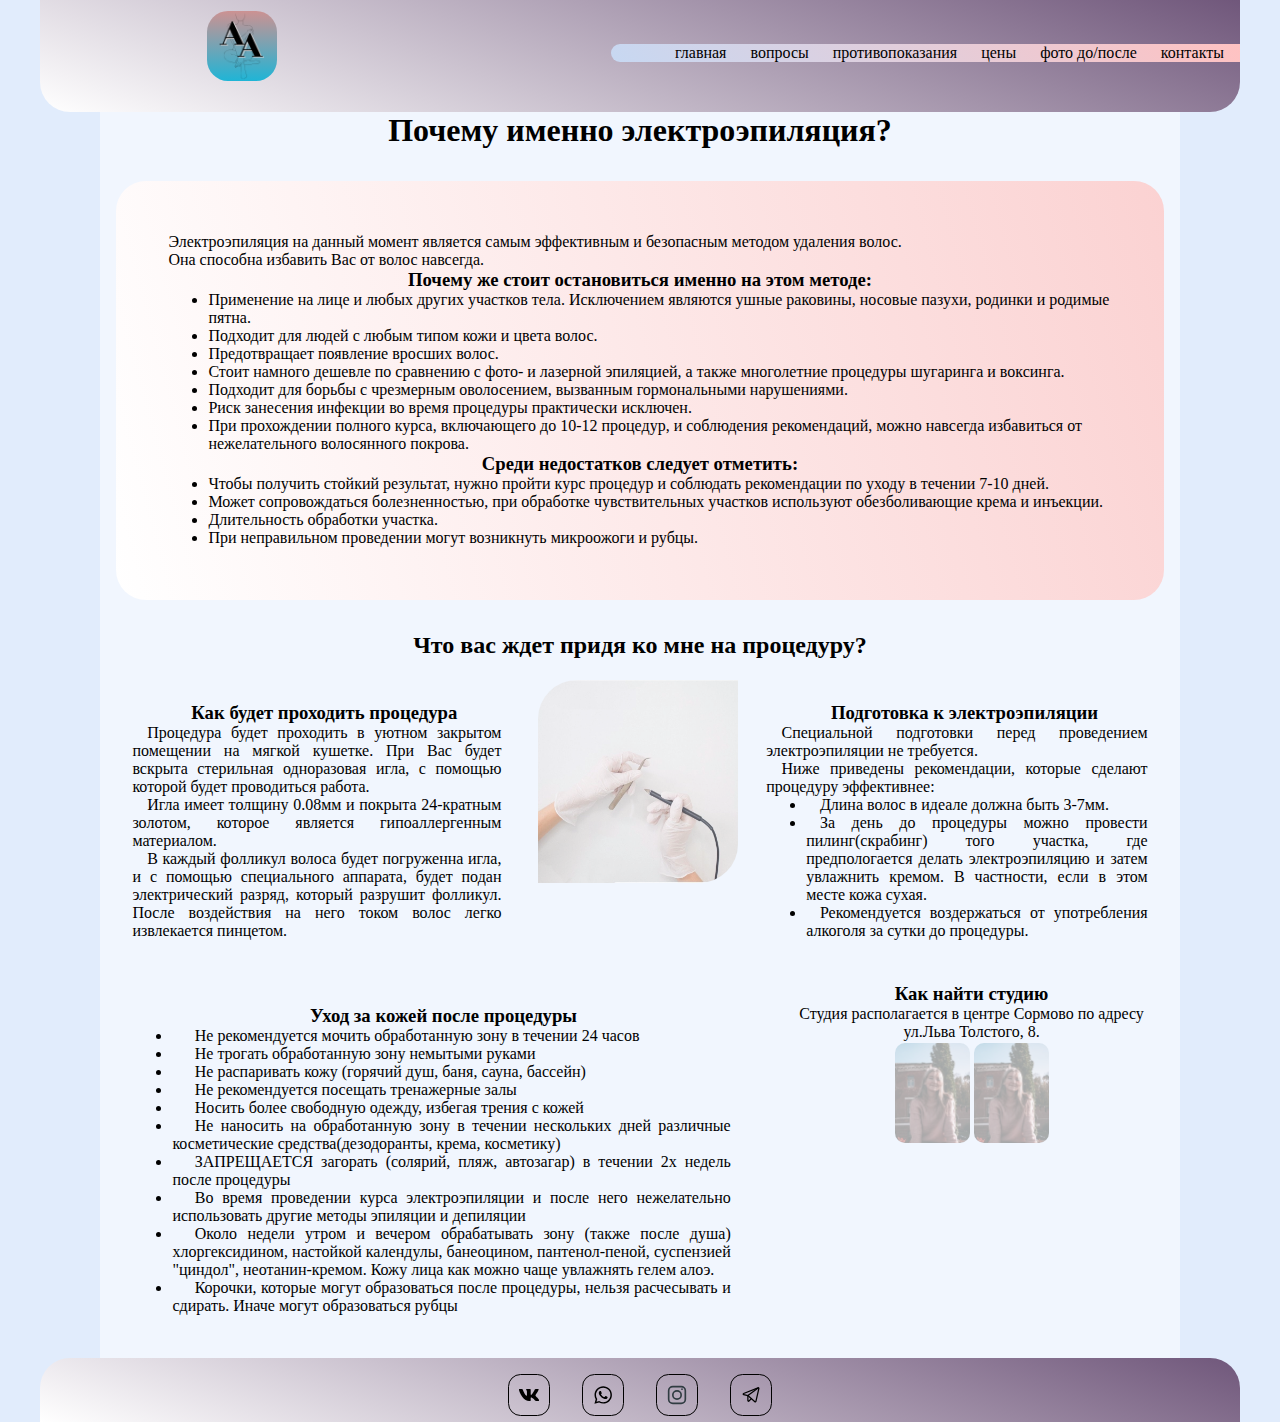
==== index.html @ ddf193f0 "сделана главная ст" ====
<!DOCTYPE HTML>

<head>
  <meta charset="UTF-8">
  <meta name="viewport" content="width=device-width, initial-scale=1">
  <link rel="stylesheet" href="style/style.css" type="text/css">
  <script src="/style/btm.js"></script>

  <title>электроэпиляция нижний новгород</title>

  <link rel="preconnect" href="https://fonts.googleapis.com">

  <link rel="preconnect" href="https://fonts.googleapis.com">
  <link rel="preconnect" href="https://fonts.gstatic.com" crossorigin>
  <link href="https://fonts.googleapis.com/css2?family=Roboto+Condensed:ital@1&display=swap" rel="stylesheet">

</head>
  
<body>

<header
  <div class="header-container">

    <nav class="nav">
      <input class="nav__check" type="checkbox" id="showmenu"/>
      <label class="nav__showmenu" for="showmenu">&#9776;</label>
      <label class="nav__back" for="showmenu"></label>
          <ul class="menu">
            <li><a class="menu__item" href="index.html" >главная</a></li>
            <li><a class="menu__item" href="qwest.html" class="menu-item">вопросы</a></li>
            <li><a class="menu__item" href="contraindication.html">противопоказания</a></li>
            <li><a class="menu__item" href="price.html">цены</a></li>
            <li><a class="menu__item" href="#0">фото до/после</a></li>
            <li><a class="menu__item" href="#0">контакты</a></li>
          </ul>
    </nav>



    <div class="logo">
      <a href="index.html">
        <img class="logoimg" src="style/logo.png" alt="Логотип">
      </a>
    </div>
    




    <div class="menu">
      <ul class="menu-list">
        <li class="menu-list-item"><a href="index.html" class="menu-item">главная</a></li>
        <li class="menu-list-item"><a href="qwest.html" class="menu-item">вопросы</a></li>
        <li class="menu-list-item"><a href="contraindication.html" class="menu-item">противопоказания</a></li>
        <li class="menu-list-item"><a href="price.html" class="menu-item">цены</a></li>
        <li class="menu-list-item"><a href="#0" class="menu-item">фото до/после</a></li>
        <li class="menu-list-item"><a href="#0" class="menu-item">контакты</a></li>
      </ul>
    </div>
  </div>
</header>

<div class="alltitle">

<main class="containermain">
<h1>Почему именно электроэпиляция?</h1>

  <article class="card-name">
    
    <div class="textcard">
      <p>Электроэпиляция на данный момент является самым эффективным и безопасным методом удаления волос.</p>
      <p>Она способна избавить Вас от волос навсегда.</p>
      <h3>Почему же стоит остановиться именно на этом методе:</h3>
     <!-- маркированный список -->
      <ul class="plus"> 
        <li>Применение на лице и любых других участков тела. Исключением являются ушные раковины, носовые пазухи, родинки и родимые пятна.</li>
        <li>Подходит для людей с любым типом кожи и цвета волос.</li>
        <li>Предотвращает появление вросших волос.</li>
        <li>Стоит намного дешевле по сравнению с фото- и лазерной эпиляцией, а также многолетние процедуры шугаринга и воксинга.</li>
        <li>Подходит для борьбы с чрезмерным оволосением, вызванным гормональными нарушениями.</li>
        <li>Риск занесения инфекции во время процедуры практически исключен.</li>
        <li>При прохождении полного курса, включающего до 10-12 процедур, и соблюдения рекомендаций, можно навсегда избавиться от нежелательного волосянного покрова.</li>
      </ul>

      <h3>Среди недостатков следует отметить:</h3>
      <!-- подпункты -->
      <ul class="minus">
        <li>Чтобы получить стойкий результат, нужно пройти курс процедур и соблюдать рекомендации по уходу в течении 7-10 дней.</li>
        <li>Может сопровождаться болезненностью, при обработке чувствительных участков используют обезболивающие крема и инъекции.</li>
        <li>Длительность обработки участка.</li>
        <li>При неправильном проведении могут возникнуть микроожоги и рубцы.</li>
      </ul>

    </div>

  </article>

  <div class="aboutme">
    <h2>Что вас ждет придя ко мне на процедуру?</h2>
  </div>

  <section class="aboutme-container">
         
      <section class="aboutmetext">
      <h3>Как будет проходить процедура</h3>
        <p>
          Процедура будет проходить в уютном закрытом помещении на мягкой кушетке.
          При Вас будет вскрыта стерильная одноразовая игла, с помощью которой будет
          проводиться работа.
        </p>
        <p>
        Игла имеет толщину 0.08мм и покрыта 24-кратным золотом,
        которое является гипоаллергенным материалом.
        </p>
        <p>
        В каждый фолликул волоса будет погруженна игла, и с помощью специального аппарата,
        будет подан электрический разряд, который разрушит фолликул.
        После воздействия на него током волос легко извлекается пинцетом.
        </p>

        </p>
      </section>

      <div class="imgme">
        <img class="me" src="style/work.jpg" alt="photo master">
      </div>

    <section class="aboutmetext">
      <h3>Подготовка к электроэпиляции</h3>
      <p>
      Специальной подготовки перед проведением электроэпиляции не требуется.
      </p>
      <p>
        Ниже приведены рекомендации, которые сделают процедуру эффективнее:
      </p>
      <ul>
        <li>Длина волос в идеале должна быть 3-7мм.</li>
        <li>За день до процедуры можно провести пилинг(скрабинг) того участка, где предпологается
          делать электроэпиляцию и затем увлажнить кремом. В частности, если в этом месте кожа сухая.
        </li>
        <li>Рекомендуется воздержаться от употребления алкоголя за сутки до процедуры.</li>
      </ul>
    </section>

  </section>

  
  <section class="aboutme-container">
         
    <section class="aboutmetext">
      <h3>Уход за кожей после процедуры</h3>
      <ul>
        <li>Не рекомендуется мочить обработанную зону в течении 24 часов</li>
        <li>Не трогать обработанную зону немытыми руками</li>
        <li>Не распаривать кожу (горячий душ, баня, сауна, бассейн)</li>
        <li>Не рекомендуется посещать тренажерные залы</li>
        <li>Носить более свободную одежду, избегая трения с кожей</li>
        <li>Не наносить на обработанную зону в течении нескольких дней различные косметические средства(дезодоранты, крема, косметику)</li>
        <li>ЗАПРЕЩАЕТСЯ  загорать (солярий, пляж, автозагар) в течении 2х недель после процедуры</li>
        <li>Во время проведении курса электроэпиляции и после него нежелательно использовать другие методы эпиляции и депиляции</li>
        <li>Около недели утром и вечером обрабатывать зону (также после душа) хлоргексидином, настойкой календулы, банеоцином, пантенол-пеной, суспензией "циндол", неотанин-кремом.
          Кожу лица как можно чаще увлажнять гелем алоэ.</li>
        <li>Корочки, которые могут образоваться после процедуры, нельзя расчесывать и сдирать. Иначе могут образоваться рубцы</li>
      </ul>    
    
    </section>

<!-- еще немного текста -->
  <div class="studia">
    <h3>Как найти студию</h3>
    <p>
      Студия располагается в центре Сормово по адресу </p><p>ул.Льва Толстого, 8.
    </p>
    <!-- фото Дипломов -->
    <div class="imgdiplom">
      <img class="diplom" src="style/me.jpg" alt="photo diplom">
      <img class="diplom" src="style/me.jpg" alt="photo diplom">
    </div>

  </div>
  
</section>



</main>

</div>


<footer class="footer">
  <div class="footer-container">
    <div class="social">
      <ul class="social-icon">
       
        <li class="markersocial"> 
          <a href="https://vk.com/mrs.freememes">
            <img class="socialimg" src="style/vk.svg" alt="вконтакте">
          </a>
        </li>

        <li class="markersocial"> 
          <a href="https://wa.me/79991390161/">
           <img class="socialimg" src="style/whatsapp.svg" alt="whatsapp">
          </a>
        </li>

        <li class="markersocial"> 
          <a href="http://instagram.com/electro.epilnn/">
           <img class="socialimg" src="style/inst.svg" alt="instagram">
          </a>
        </li>

        <li class="markersocial"> 
          <a href="https://telegram.me/milasayuri1">
           <img class="socialimg" src="style/telegram.svg" alt="telegram">
          </a>
        </li>

      </ul>
    </div>

  </div>
</footer>

</body>
---- style/style.css ----
* {
    margin-top: 0;
    margin-bottom: 0;
    margin-left: auto;
    margin-right: auto;
    max-width: 1200px;
}

body {
    background-color: #e1ecfc;
}
.alltitle {
    background-color: #ffffff85  ;
    width: 90%;
    display: flex;
}

.header-container {
    display: flex;
    justify-content: space-between;
    height: 7em;
    background: linear-gradient(200deg, #70577B, #fff);
    border-bottom-right-radius: 30px;
    border-bottom-left-radius: 30px;
}


/* размер экрана меньше 1000 убираем меню */
@media(max-width:1000px) {
    /* ссылк навигации */
    .logoimg, img {
        margin: auto;
    }
/* photo me */
    .me {
        opacity: 0.5;
    }
 
    .aboutme-container {
        flex-direction: column;
    }


    /* hamburger */
    input {display: none;}
    label {cursor: pointer;}

    .nav {
        user-select: none;
    }

    .nav__showmenu {
        position: absolute;
        z-index: 3;
        display: inline-block;
        /* margin-left: 3em; */
        padding: 5px 10px 10px;
        top: 3%;
        font-size: 2em;
    }


.menu {
    list-style: none;
    padding: 0;
    color: #fff;
    overflow: hidden;
  }

.menu {
    z-index: 3;
    position: fixed;
    top: 0;
    bottom: 0;
    right: 0;
    display: block;
    width: 70%;
    margin: 0;
    padding: 17px 0;
    text-transform: uppercase;
    line-height: 2em;
    background:linear-gradient(#beb2d3, #f4f2f2);
    overflow-y: auto;
    -webkit-overflow-scrolling: touch;
    transform: translateX(100%);
    transition: transform .3s;
    will-change: transform;
    backface-visibility: hidden;
}

.menu__item {  
    display: block;
    text-align: center;
    text-decoration: none;
    color: #67538a;
}


.nav__check:checked~.nav__back {
    background-color: rgba(0,0,0,.2);
    bottom: 0;
}

.menu__item:hover,.nav__showmenu:hover,.menu__showsub:hover {
    opacity: 0.3;
}
.menu::-webkit-scrollbar {
    display: none;
}

.nav__check:checked+.nav__showmenu {
 z-index: 0;
}
.nav__check:checked~.menu {
    transform: translateX(0);
}

}

/* убрал второе меню */
@media(min-width:1001px){
    .nav {
        display: none;
    }
}


/* ссылки в header */
.menu {
    margin-right: 0;
}

.menu-list {
    margin-top: 7%;
    display: flex;
    background: linear-gradient(45deg, #C7D8F2, #FFC2C2);
    border-top-left-radius: 30px;
    border-bottom-left-radius: 30px;
}


.menu-item {
    font-family: 'Comfortaa', cursive;
    text-decoration: none;
    /* text-transform: uppercase; */
    color: #000;
    font-size: 100%;
    margin-left: 1.5em;
}
.menu-item:hover {
    color: rgb(97, 96, 141);
}

.menu-list-item {
    display: flex;

}

.menu-list-item:last-child {
    margin-right: 1em;
}

/* стиль лого */
.logoimg {
    margin-top: 15%;
    display: block;
    width: 70px;
    border-radius: 30%;
    background: linear-gradient(#CC9292, #1fb5d6);
}
.logoimg:hover {
    opacity: 0.4;
}



/* main menu */
.countainermain {
    display: flex;
    flex-direction: column;
}

.boxmenu {
    display: flex;
    margin: auto;
    background: linear-gradient(#EEF8FD, #beb2d3) ;
}

/* aboutme */
.aboutme-container {
    display: flex;
    margin-top: 2%;
    margin-bottom: 2%;

}

.aboutme {
    display: flex;
    text-align: center;
    margin-top: 2%;
}

.aboutmetext {
    margin: 2% 3%;
    text-align:justify;
    text-indent: 4%;
    
}

/* photo */
.me {
    display: flex;
    z-index: -19;
    margin: 0 2%;
    width: 200px;
    opacity: 0.7;
    border-top-left-radius: 39px;
    border-bottom-right-radius: 39px;

}
/* diplom */
.diplom {
    display: flex;
    z-index: -1;
    margin: 0 2%;
    /* фото диплома подогнать и лучше сделать одтельное откр окно */
    width: 75px;
    height: 100px;
    opacity: 0.7;
    border-radius: 10px;
    margin: 2px;
}
.imgdiplom {
    display: flex;
    justify-content: center;
}
.studia {
    display: block;
    width: 80%;
    text-align: center;
}

/* карточки статьи */
h1, h2, h3 {
    text-align: center;
}

.card-name {
    display: flex;
    margin: 2em 1em;
    background:linear-gradient(75deg, #fff, #fbd2d2);
    border-radius: 30px;
}


.textcard {
    /* font-family: 'Comfortaa', cursive; */
    color: #000;
    font-size: 100%;
    text-decoration: none;
    margin: 5%;
}


.imgcard {
    display: flex;
    border-radius: 30px;
    justify-content: space-between;
}


/* footer */

.footer-container {
    display: block;
    justify-content: space-between;
    height: 4em;
    background: linear-gradient(200deg, #70577B, #fff);
    border-top-right-radius: 30px;
    border-top-left-radius: 30px;
}

/* social img */


.social-icon {
    display: flex;
    justify-content: center;
    padding: 0;
}

.markersocial {
    list-style-type: none;
    margin-left: 1em;
    margin-right: 1em;
}

.socialimg {

    display: flex;
    margin-top: 1em;
    width: 40px;
    border-radius: 30%;
    border: solid 1px black;
    /* background: linear-gradient(#CC9292, #1fb5d6); */
    /* justify-content: space-between; */
    
}

.socialimg:hover {
    background-color: #beb2d3;
}
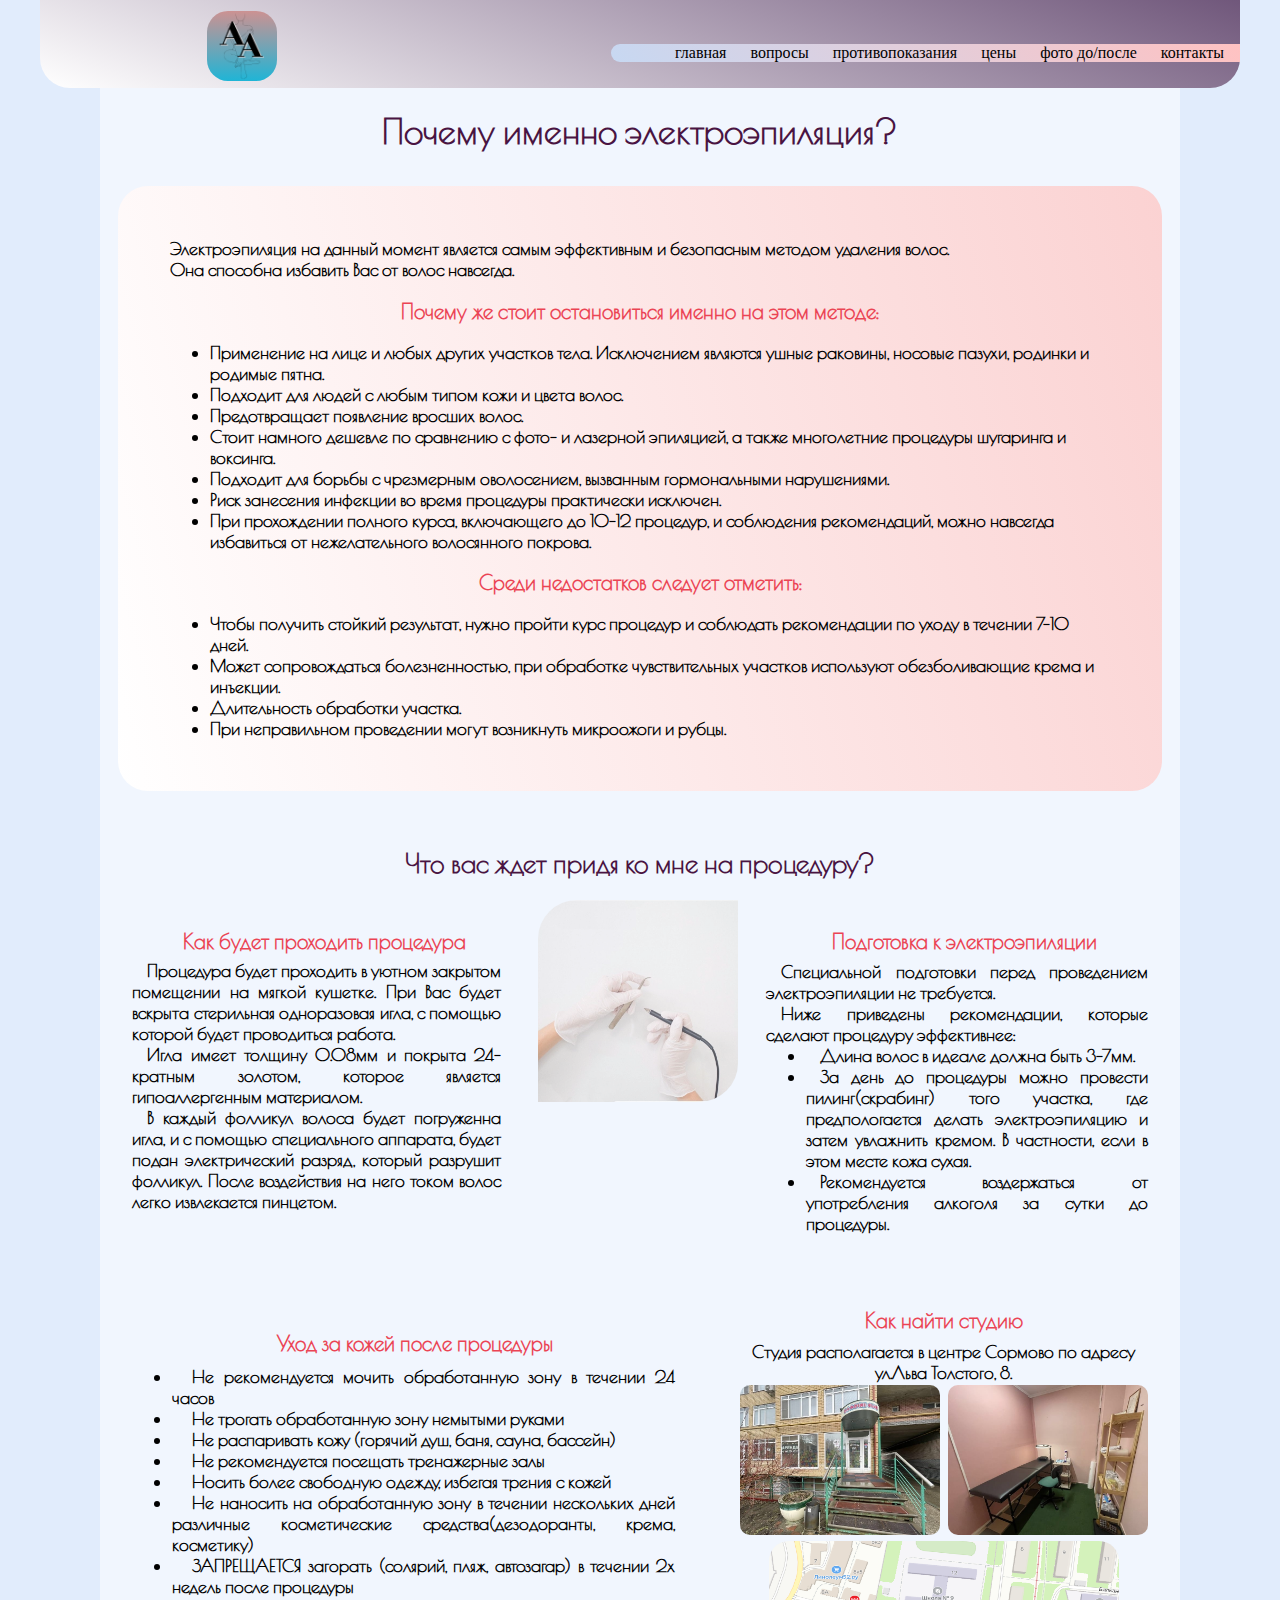
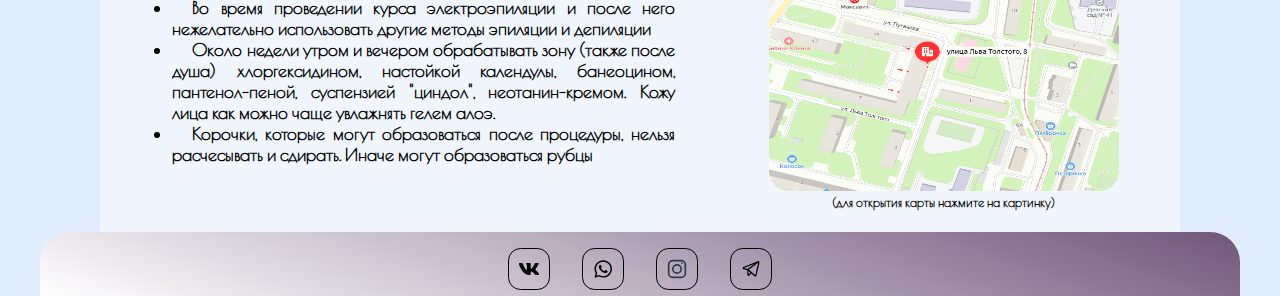
==== commit 0b17c671: "font style" ====
--- a/index.html
+++ b/index.html
@@ -3,16 +3,14 @@
 <head>
   <meta charset="UTF-8">
   <meta name="viewport" content="width=device-width, initial-scale=1">
+  <link rel="icon" href="style/logo.png" type="image/x-icon">
   <link rel="stylesheet" href="style/style.css" type="text/css">
   <script src="/style/btm.js"></script>
 
   <title>электроэпиляция нижний новгород</title>
 
-  <link rel="preconnect" href="https://fonts.googleapis.com">
-
-  <link rel="preconnect" href="https://fonts.googleapis.com">
-  <link rel="preconnect" href="https://fonts.gstatic.com" crossorigin>
-  <link href="https://fonts.googleapis.com/css2?family=Roboto+Condensed:ital@1&display=swap" rel="stylesheet">
+<link rel="preconnect" href="https://fonts.gstatic.com" crossorigin>
+<link href="https://fonts.googleapis.com/css2?family=Poiret+One&display=swap" rel="stylesheet">
 
 </head>
   
@@ -30,7 +28,7 @@
             <li><a class="menu__item" href="qwest.html" class="menu-item">вопросы</a></li>
             <li><a class="menu__item" href="contraindication.html">противопоказания</a></li>
             <li><a class="menu__item" href="price.html">цены</a></li>
-            <li><a class="menu__item" href="#0">фото до/после</a></li>
+            <li><a class="menu__item" href="befo_after.html">фото до/после</a></li>
             <li><a class="menu__item" href="#0">контакты</a></li>
           </ul>
     </nav>
@@ -53,7 +51,7 @@
         <li class="menu-list-item"><a href="qwest.html" class="menu-item">вопросы</a></li>
         <li class="menu-list-item"><a href="contraindication.html" class="menu-item">противопоказания</a></li>
         <li class="menu-list-item"><a href="price.html" class="menu-item">цены</a></li>
-        <li class="menu-list-item"><a href="#0" class="menu-item">фото до/после</a></li>
+        <li class="menu-list-item"><a href="befo_after.html" class="menu-item">фото до/после</a></li>
         <li class="menu-list-item"><a href="#0" class="menu-item">контакты</a></li>
       </ul>
     </div>
@@ -173,8 +171,12 @@
     </p>
     <!-- фото Дипломов -->
     <div class="imgdiplom">
-      <img class="diplom" src="style/me.jpg" alt="photo diplom">
-      <img class="diplom" src="style/me.jpg" alt="photo diplom">
+      <img class="diplom" src="style/studiahere.png" alt="photo diplom">
+      <img class="diplom" src="style/studia.png" alt="photo diplom">
+    </div>
+    <div class="imgdiplom">
+      <a class="map" href="https://yandex.ru/maps/47/nizhny-novgorod/house/ulitsa_lva_tolstogo_8/YEoYfgFiQUEOQFtsfX90cHxhZA==/?ll=43.862955%2C56.350957&z=18.75"><img class="map" src="style/map.png" alt="photo diplom"></a>
+      <p class="maptext">(для открытия карты нажмите на картинку)</p>
     </div>
 
   </div>
--- a/style/style.css
+++ b/style/style.css
@@ -6,6 +6,7 @@
     max-width: 1200px;
 }
 
+
 body {
     background-color: #e1ecfc;
 }
@@ -18,7 +19,7 @@
 .header-container {
     display: flex;
     justify-content: space-between;
-    height: 7em;
+    height: 5.5em;
     background: linear-gradient(200deg, #70577B, #fff);
     border-bottom-right-radius: 30px;
     border-bottom-left-radius: 30px;
@@ -175,9 +176,12 @@
 
 
 /* main menu */
-.countainermain {
+.containermain {
     display: flex;
     flex-direction: column;
+    font-family: 'Poiret One', cursive;
+    font-size: 110%;
+    font-weight: 600;
 }
 
 .boxmenu {
@@ -202,6 +206,7 @@
 
 .aboutmetext {
     margin: 2% 3%;
+    justify-content: center;
     text-align:justify;
     text-indent: 4%;
     
@@ -220,29 +225,42 @@
 }
 /* diplom */
 .diplom {
-    display: flex;
-    z-index: -1;
     margin: 0 2%;
     /* фото диплома подогнать и лучше сделать одтельное откр окно */
-    width: 75px;
-    height: 100px;
-    opacity: 0.7;
+    width: 200px;
+    height: 150px;
+    opacity: 1;
     border-radius: 10px;
     margin: 2px;
 }
-.imgdiplom {
-    display: flex;
-    justify-content: center;
+.map{
+    width: 350px;
+    height: 250px;
+    border-radius: 20px;
+}
+.maptext{
+    font-size: 70%;
 }
 .studia {
     display: block;
-    width: 80%;
+    width: 100%;
     text-align: center;
 }
 
 /* карточки статьи */
 h1, h2, h3 {
     text-align: center;
+}
+h1{
+color: #491442;
+margin-top: 2%;
+}
+h3{
+    color: #eb4454;
+    margin: 2% 0;
+}
+h2 {
+    color:#491442;
 }
 
 .card-name {
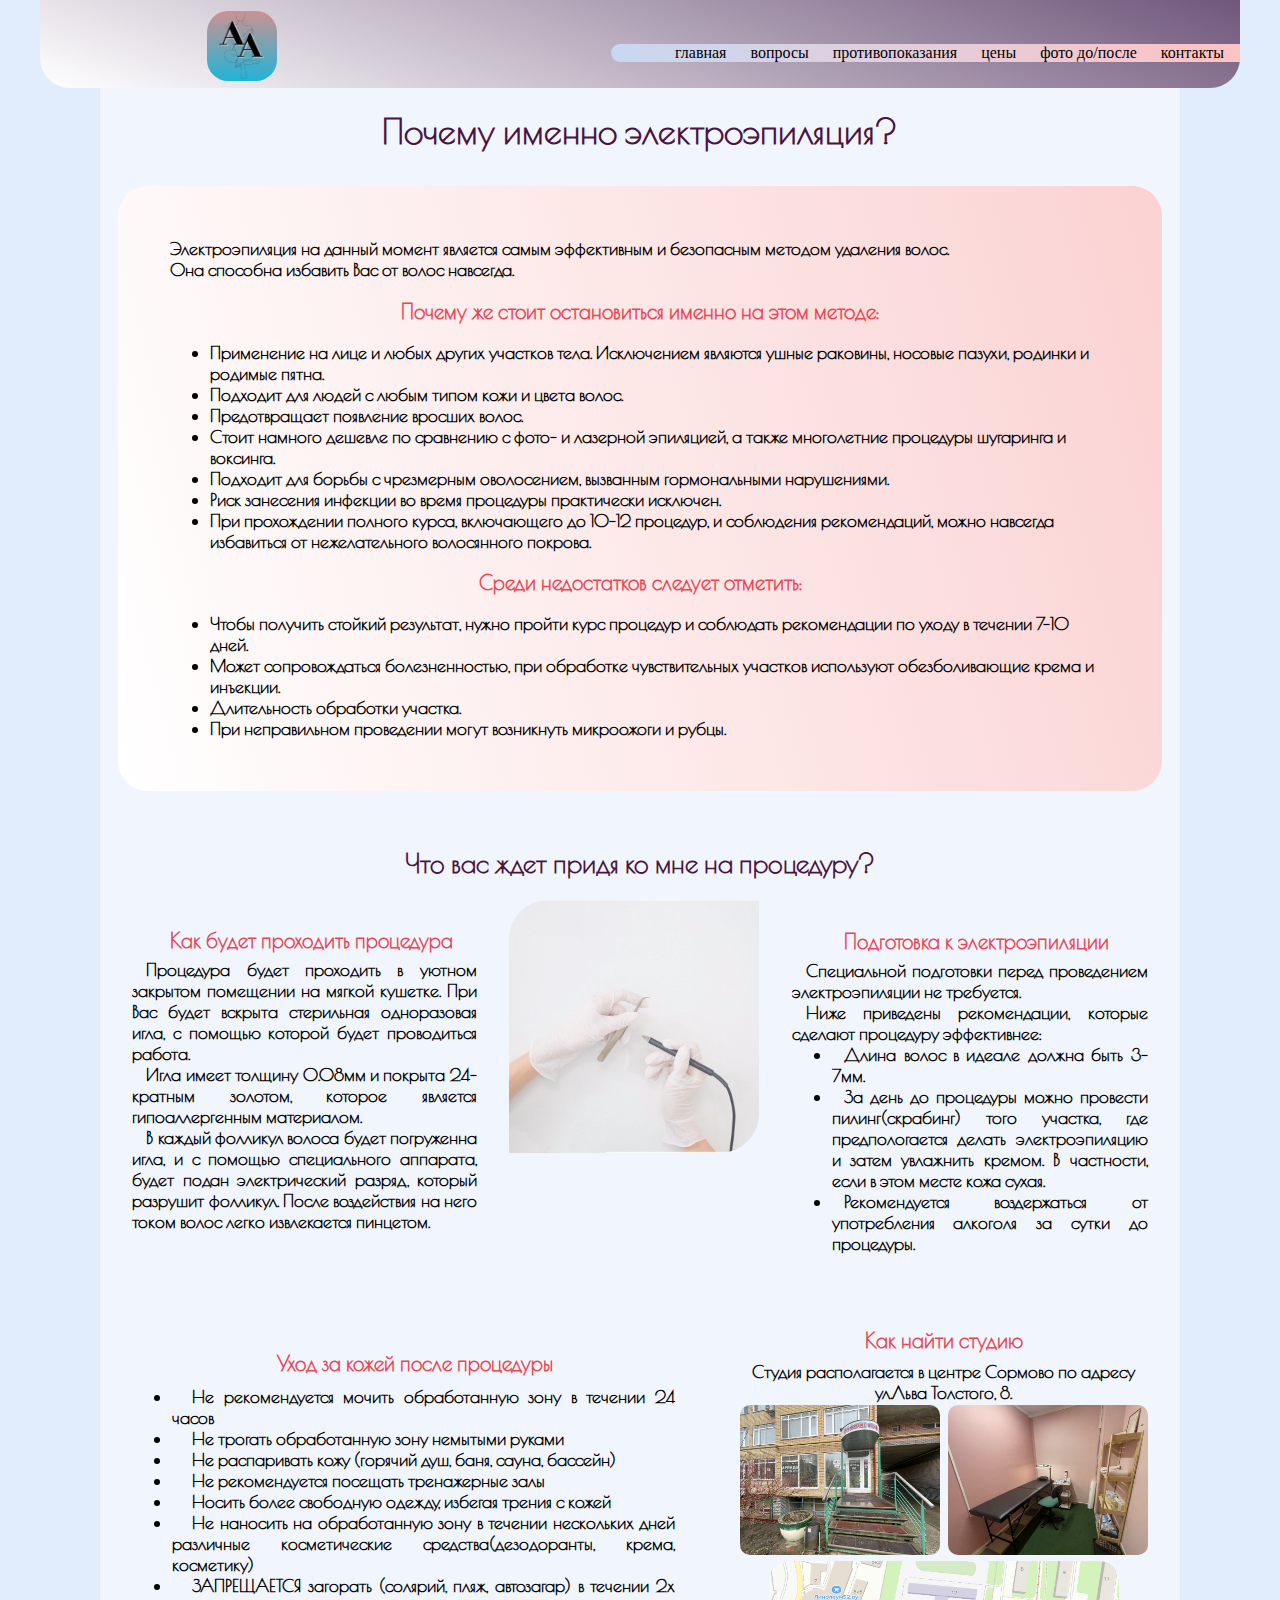
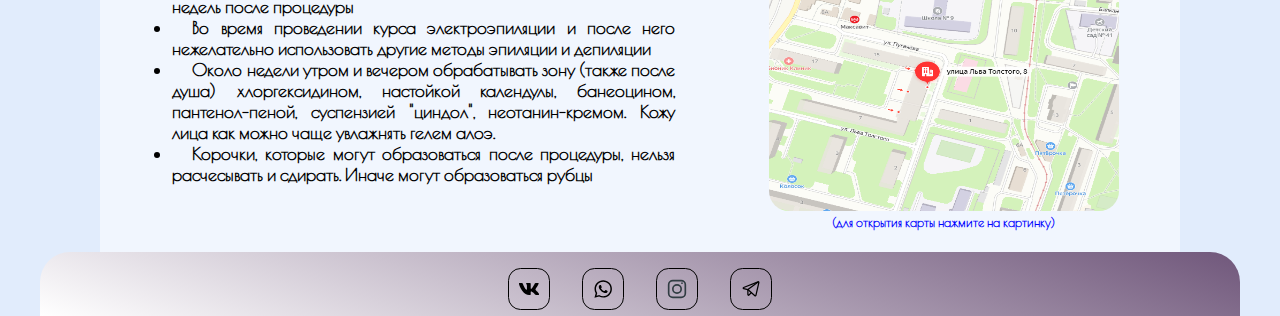
==== commit 824b701b: "in process" ====
--- a/index.html
+++ b/index.html
@@ -28,8 +28,8 @@
             <li><a class="menu__item" href="qwest.html" class="menu-item">вопросы</a></li>
             <li><a class="menu__item" href="contraindication.html">противопоказания</a></li>
             <li><a class="menu__item" href="price.html">цены</a></li>
-            <li><a class="menu__item" href="befo_after.html">фото до/после</a></li>
-            <li><a class="menu__item" href="#0">контакты</a></li>
+            <li><a class="menu__item" href="inprocess.html">фото до/после</a></li>
+            <li><a class="menu__item" href="contact.html">контакты</a></li>
           </ul>
     </nav>
 
@@ -51,8 +51,8 @@
         <li class="menu-list-item"><a href="qwest.html" class="menu-item">вопросы</a></li>
         <li class="menu-list-item"><a href="contraindication.html" class="menu-item">противопоказания</a></li>
         <li class="menu-list-item"><a href="price.html" class="menu-item">цены</a></li>
-        <li class="menu-list-item"><a href="befo_after.html" class="menu-item">фото до/после</a></li>
-        <li class="menu-list-item"><a href="#0" class="menu-item">контакты</a></li>
+        <li class="menu-list-item"><a href="inprocess.html" class="menu-item">фото до/после</a></li>
+        <li class="menu-list-item"><a href="contact.html" class="menu-item">контакты</a></li>
       </ul>
     </div>
   </div>
--- a/style/style.css
+++ b/style/style.css
@@ -215,9 +215,8 @@
 /* photo */
 .me {
     display: flex;
-    z-index: -19;
-    margin: 0 2%;
-    width: 200px;
+    margin: auto auto;
+    width: 250px;
     opacity: 0.7;
     border-top-left-radius: 39px;
     border-bottom-right-radius: 39px;
@@ -240,6 +239,7 @@
 }
 .maptext{
     font-size: 70%;
+    color: blue;
 }
 .studia {
     display: block;
@@ -327,5 +327,4 @@
 
 .socialimg:hover {
     background-color: #beb2d3;
-}
-
+}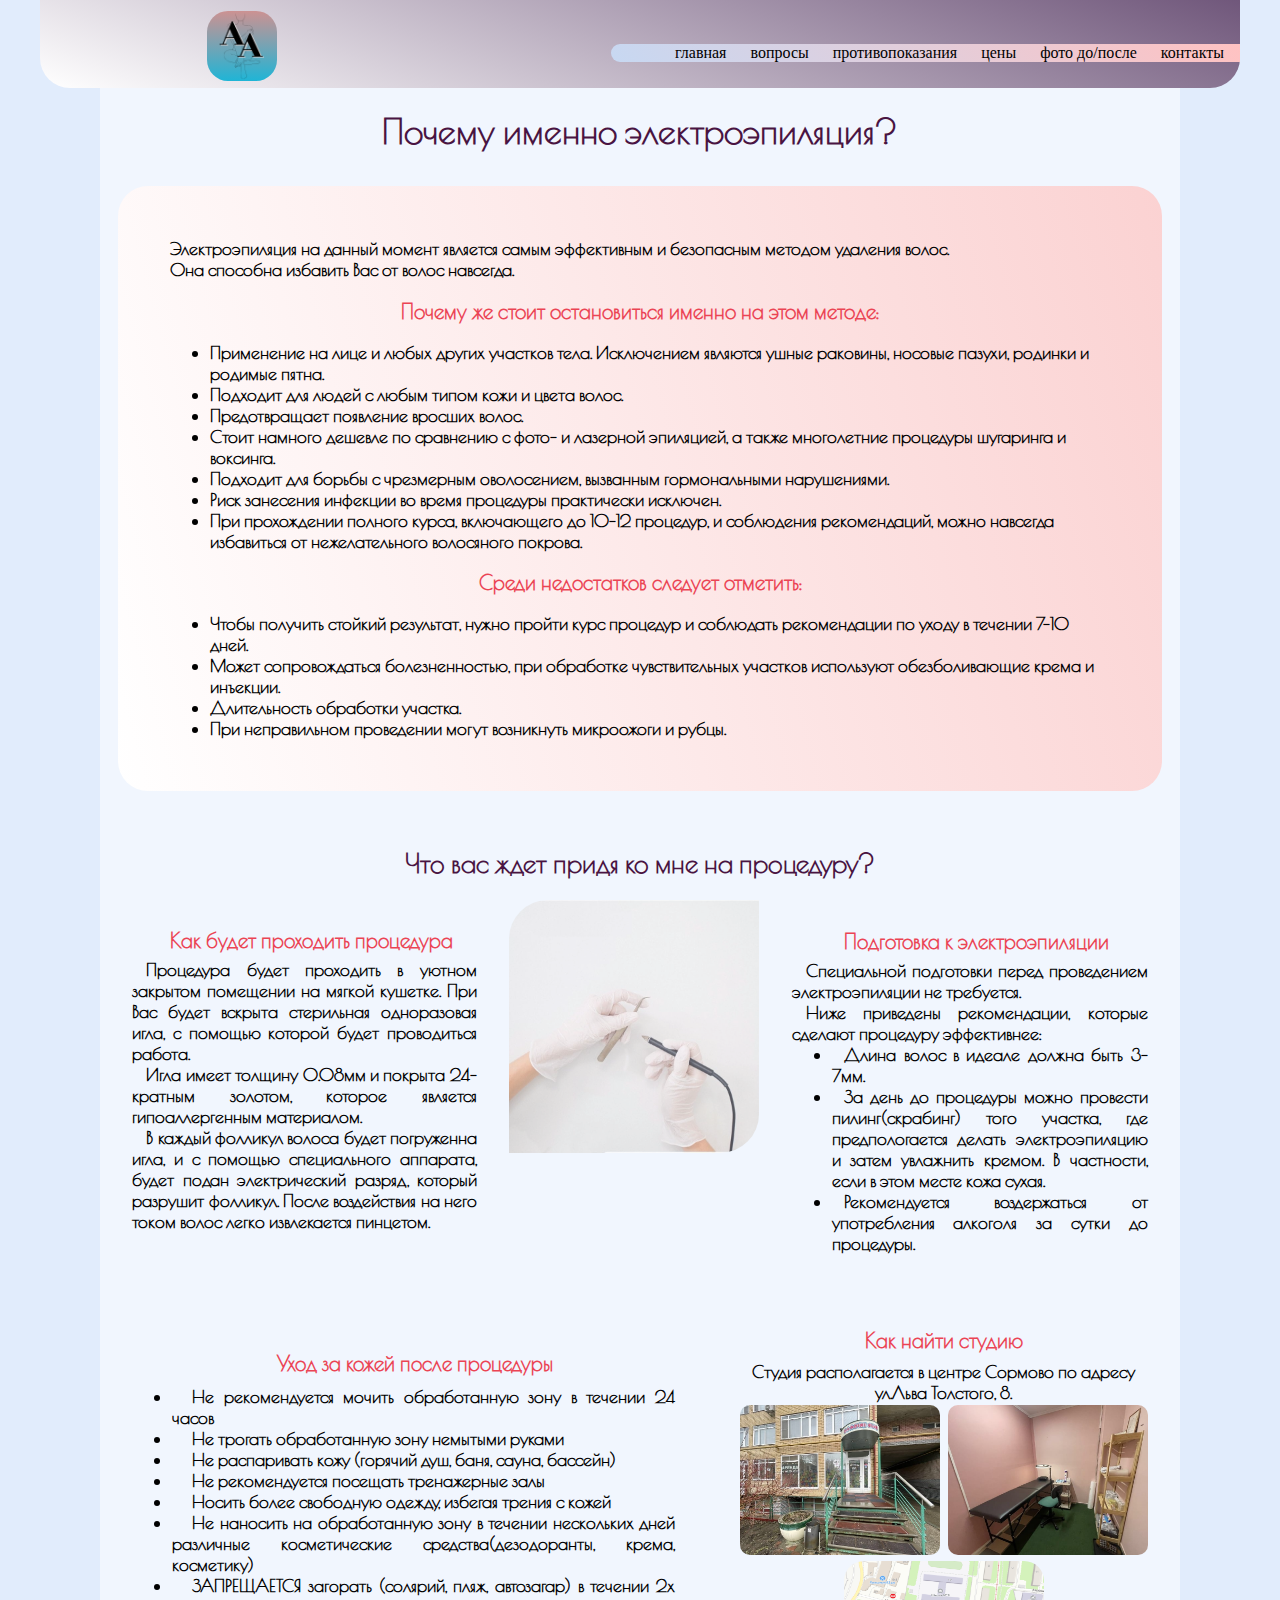
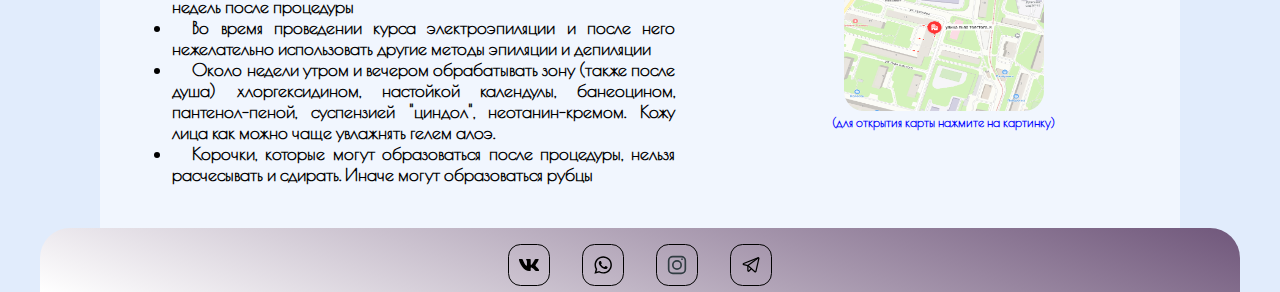
==== commit 8daab4ca: "grammatik error done" ====
--- a/index.html
+++ b/index.html
@@ -77,7 +77,7 @@
         <li>Стоит намного дешевле по сравнению с фото- и лазерной эпиляцией, а также многолетние процедуры шугаринга и воксинга.</li>
         <li>Подходит для борьбы с чрезмерным оволосением, вызванным гормональными нарушениями.</li>
         <li>Риск занесения инфекции во время процедуры практически исключен.</li>
-        <li>При прохождении полного курса, включающего до 10-12 процедур, и соблюдения рекомендаций, можно навсегда избавиться от нежелательного волосянного покрова.</li>
+        <li>При прохождении полного курса, включающего до 10-12 процедур, и соблюдения рекомендаций, можно навсегда избавиться от нежелательного волосяного покрова.</li>
       </ul>
 
       <h3>Среди недостатков следует отметить:</h3>
--- a/style/style.css
+++ b/style/style.css
@@ -233,9 +233,12 @@
     margin: 2px;
 }
 .map{
-    width: 350px;
-    height: 250px;
+    width: 200px;
+    height: 150px;
     border-radius: 20px;
+}
+.map:hover {
+    opacity: 0.7;
 }
 .maptext{
     font-size: 70%;
